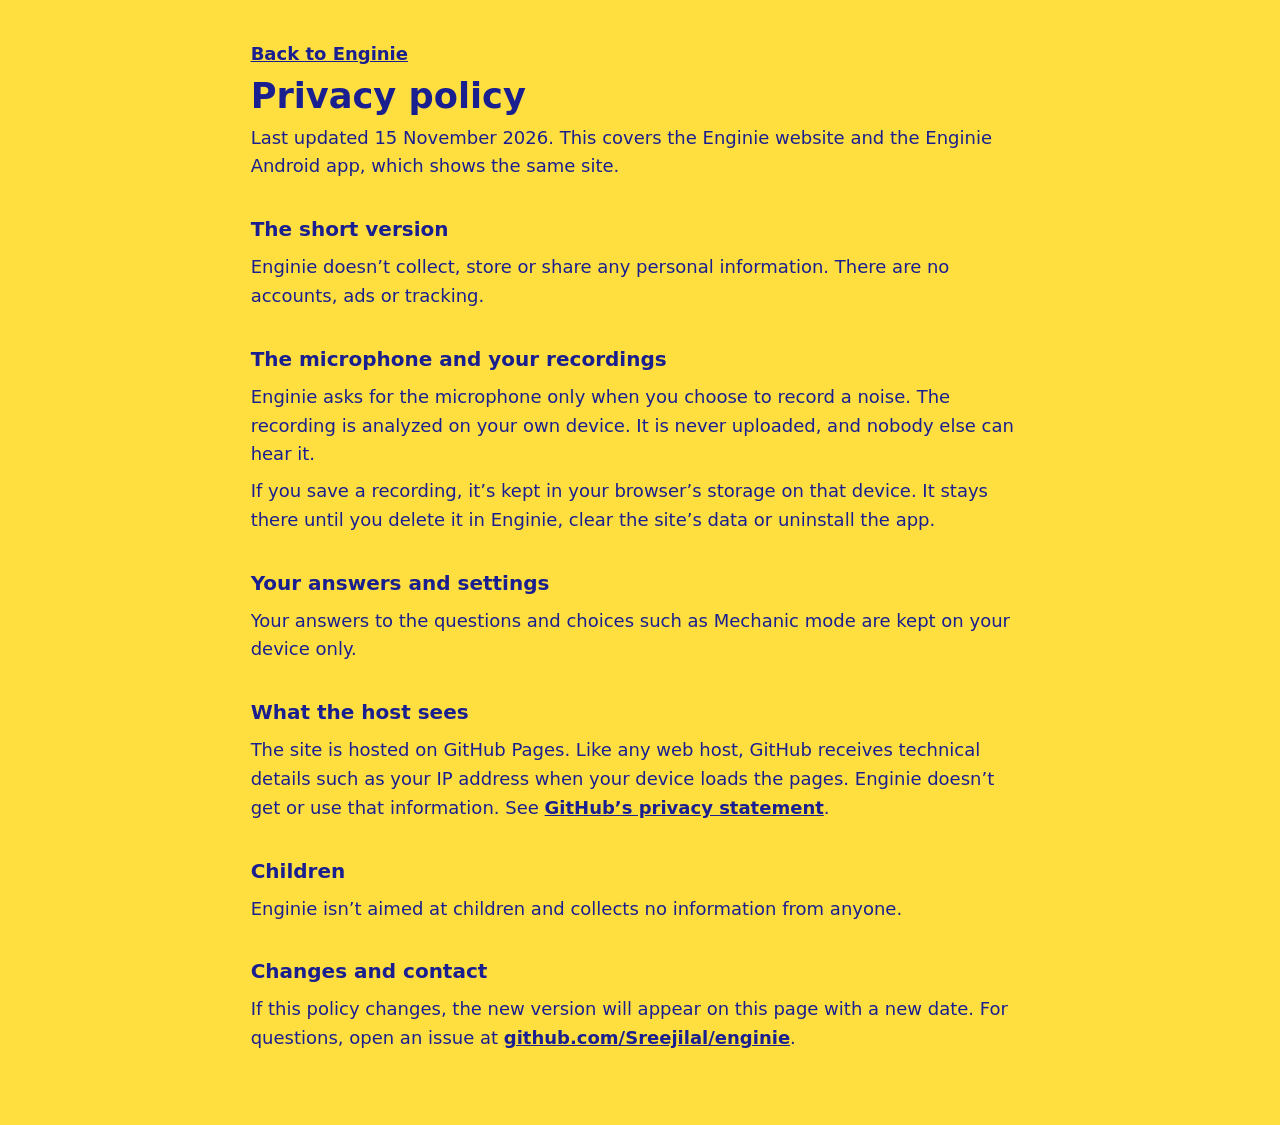
==== public/privacy.html @ e8316dfa "Add a privacy page and the Android app's settings The Play Store needs a privacy policy URL. android" ====
<!doctype html>
<html lang="en">
<head>
  <meta charset="utf-8">
  <meta name="viewport" content="width=device-width, initial-scale=1">
  <title>Privacy: Enginie</title>
  <meta name="description" content="Enginie’s privacy policy. Your recordings stay on your device and nothing is collected.">
  <meta name="theme-color" content="#ffdf3f">
  <link rel="icon" href="icon.svg" type="image/svg+xml">
  <style>
    body { margin: 0; background: #ffdf3f; color: #1a1f8f; font: 18px/1.6 system-ui, sans-serif; }
    main { max-width: 68ch; margin: 0 auto; padding: 32px 20px 64px; }
    h1 { font-size: 2.2rem; line-height: 1.1; margin: 0 0 8px; }
    h2 { font-size: 1.25rem; margin: 32px 0 4px; }
    p, ul { margin: 8px 0; }
    a { color: inherit; font-weight: 600; }
  </style>
</head>
<body>
  <main>
    <p><a href="./">Back to Enginie</a></p>
    <h1>Privacy policy</h1>
    <p>Last updated 15 November 2026. This covers the Enginie website and the Enginie Android app, which shows the same site.</p>

    <h2>The short version</h2>
    <p>Enginie doesn’t collect, store or share any personal information. There are no accounts, ads or tracking.</p>

    <h2>The microphone and your recordings</h2>
    <p>Enginie asks for the microphone only when you choose to record a noise. The recording is analyzed on your own device. It is never uploaded, and nobody else can hear it.</p>
    <p>If you save a recording, it’s kept in your browser’s storage on that device. It stays there until you delete it in Enginie, clear the site’s data or uninstall the app.</p>

    <h2>Your answers and settings</h2>
    <p>Your answers to the questions and choices such as Mechanic mode are kept on your device only.</p>

    <h2>What the host sees</h2>
    <p>The site is hosted on GitHub Pages. Like any web host, GitHub receives technical details such as your IP address when your device loads the pages. Enginie doesn’t get or use that information. See <a href="https://docs.github.com/en/site-policy/privacy-policies/github-general-privacy-statement" rel="noopener">GitHub’s privacy statement</a>.</p>

    <h2>Children</h2>
    <p>Enginie isn’t aimed at children and collects no information from anyone.</p>

    <h2>Changes and contact</h2>
    <p>If this policy changes, the new version will appear on this page with a new date. For questions, open an issue at <a href="https://github.com/Sreejilal/enginie/issues" rel="noopener">github.com/Sreejilal/enginie</a>.</p>
  </main>
</body>
</html>
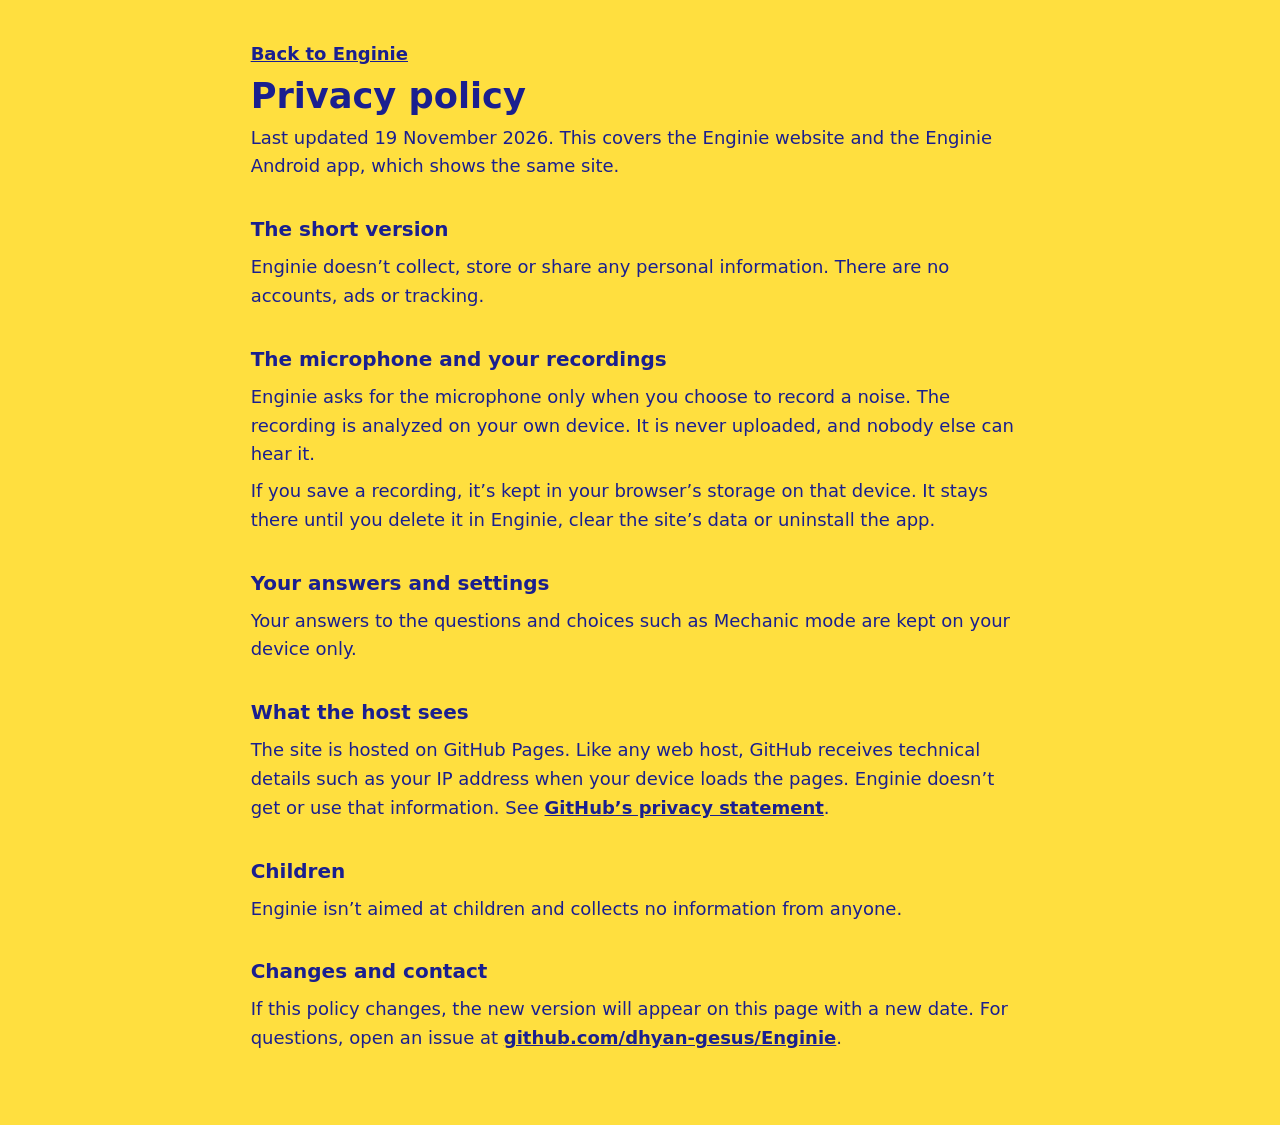
==== commit 6cd6a740: "Move the live site and Android app to the dhyan-gesus account The site is now published from dhyan-g" ====
--- a/public/privacy.html
+++ b/public/privacy.html
@@ -20,7 +20,7 @@
   <main>
     <p><a href="./">Back to Enginie</a></p>
     <h1>Privacy policy</h1>
-    <p>Last updated 15 November 2026. This covers the Enginie website and the Enginie Android app, which shows the same site.</p>
+    <p>Last updated 19 November 2026. This covers the Enginie website and the Enginie Android app, which shows the same site.</p>
 
     <h2>The short version</h2>
     <p>Enginie doesn’t collect, store or share any personal information. There are no accounts, ads or tracking.</p>
@@ -39,7 +39,7 @@
     <p>Enginie isn’t aimed at children and collects no information from anyone.</p>
 
     <h2>Changes and contact</h2>
-    <p>If this policy changes, the new version will appear on this page with a new date. For questions, open an issue at <a href="https://github.com/Sreejilal/enginie/issues" rel="noopener">github.com/Sreejilal/enginie</a>.</p>
+    <p>If this policy changes, the new version will appear on this page with a new date. For questions, open an issue at <a href="https://github.com/dhyan-gesus/Enginie/issues" rel="noopener">github.com/dhyan-gesus/Enginie</a>.</p>
   </main>
 </body>
 </html>
